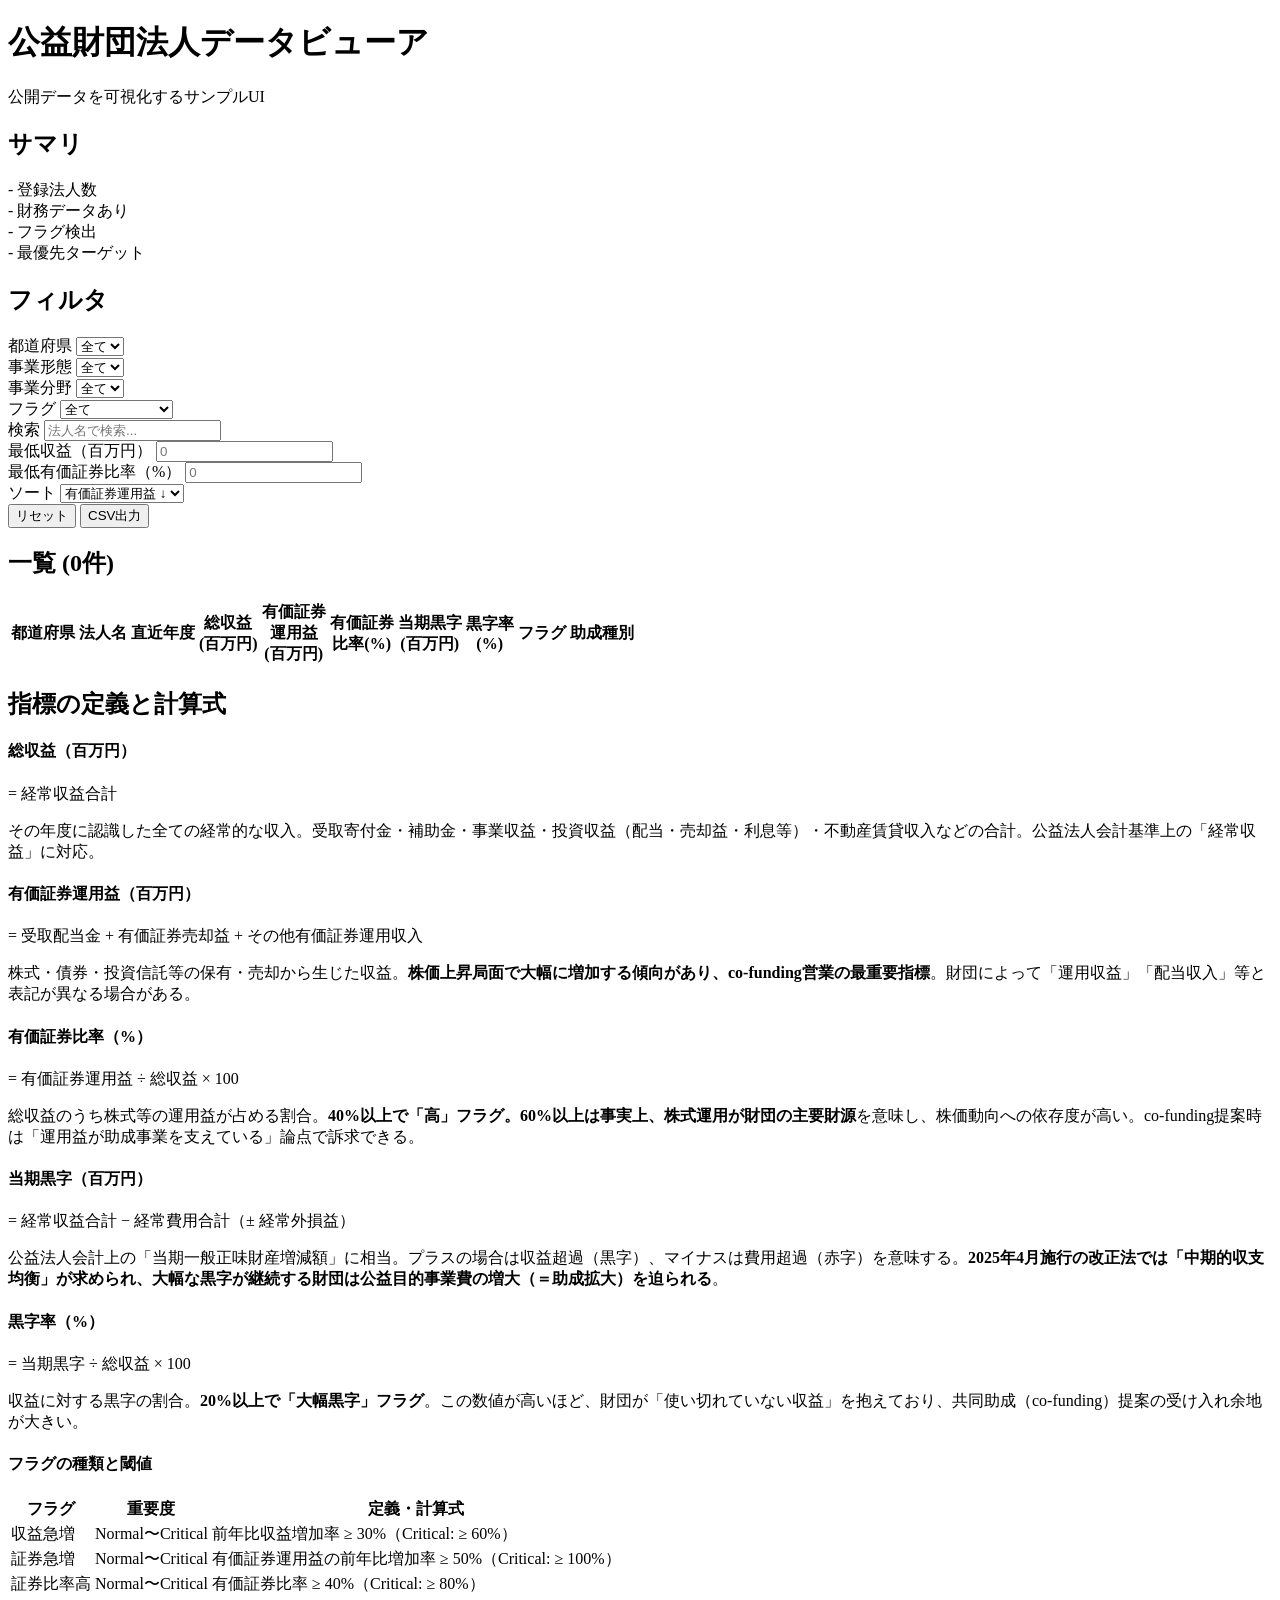
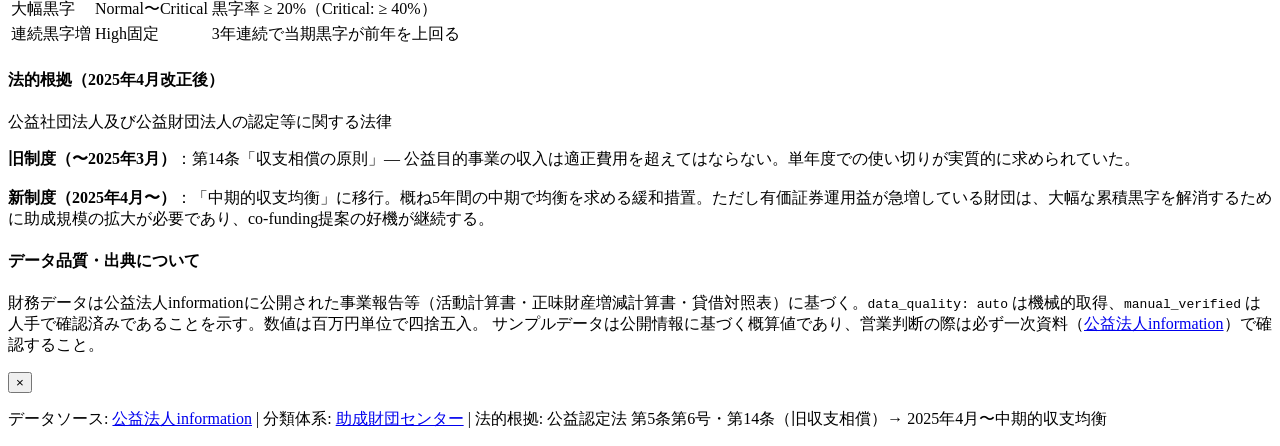
==== index.html @ 624b9bac "Add index.html" ====
<!DOCTYPE html>
<html lang="ja">
<head>
  <meta charset="UTF-8">
  <meta name="viewport" content="width=device-width, initial-scale=1.0">
  <title>公益財団法人データビューア</title>
  <link rel="stylesheet" href="style.css">
</head>
<body>
  <header>
    <h1>公益財団法人データビューア</h1>
    <p class="subtitle">公開データを可視化するサンプルUI</p>
  </header>

  <section id="summary" class="card">
    <h2>サマリ</h2>
    <div class="stats-grid">
      <div class="stat">
        <span class="stat-value" id="stat-total">-</span>
        <span class="stat-label">登録法人数</span>
      </div>
      <div class="stat">
        <span class="stat-value" id="stat-financials">-</span>
        <span class="stat-label">財務データあり</span>
      </div>
      <div class="stat">
        <span class="stat-value" id="stat-flagged">-</span>
        <span class="stat-label">フラグ検出</span>
      </div>
      <div class="stat critical">
        <span class="stat-value" id="stat-critical">-</span>
        <span class="stat-label">最優先ターゲット</span>
      </div>
    </div>
    <p id="generated-at" class="meta"></p>
  </section>

  <section id="filters" class="card">
    <h2>フィルタ</h2>
    <div class="filter-row">
      <div class="filter-group">
        <label for="filter-pref">都道府県</label>
        <select id="filter-pref"><option value="">全て</option></select>
      </div>
      <div class="filter-group">
        <label for="filter-grant-type">事業形態</label>
        <select id="filter-grant-type"><option value="">全て</option></select>
      </div>
      <div class="filter-group">
        <label for="filter-grant-field">事業分野</label>
        <select id="filter-grant-field"><option value="">全て</option></select>
      </div>
      <div class="filter-group">
        <label for="filter-flag">フラグ</label>
        <select id="filter-flag">
          <option value="">全て</option>
          <option value="any">フラグあり</option>
          <option value="critical">Critical のみ</option>
          <option value="high">High 以上</option>
          <option value="rapid_revenue_growth">収益急増</option>
          <option value="rapid_securities_growth">有価証券急増</option>
          <option value="high_securities_ratio">有価証券比率高</option>
          <option value="large_surplus">大幅黒字</option>
          <option value="growing_surplus_trend">連続黒字拡大</option>
        </select>
      </div>
      <div class="filter-group">
        <label for="filter-search">検索</label>
        <input type="text" id="filter-search" placeholder="法人名で検索...">
      </div>
    </div>
    <div class="filter-row">
      <div class="filter-group">
        <label for="filter-min-revenue">最低収益（百万円）</label>
        <input type="number" id="filter-min-revenue" placeholder="0">
      </div>
      <div class="filter-group">
        <label for="filter-min-sec-pct">最低有価証券比率（%）</label>
        <input type="number" id="filter-min-sec-pct" placeholder="0">
      </div>
      <div class="filter-group">
        <label for="sort-by">ソート</label>
        <select id="sort-by">
          <option value="securities_desc">有価証券運用益 ↓</option>
          <option value="revenue_desc">総収益 ↓</option>
          <option value="surplus_desc">黒字率 ↓</option>
          <option value="sec_pct_desc">有価証券比率 ↓</option>
          <option value="flags_desc">フラグ数 ↓</option>
          <option value="name_asc">法人名 ↑</option>
          <option value="pref_asc">都道府県 ↑</option>
        </select>
      </div>
      <button id="btn-reset" class="btn">リセット</button>
      <button id="btn-export-csv" class="btn btn-primary">CSV出力</button>
    </div>
  </section>

  <section id="results" class="card">
    <h2>一覧 (<span id="result-count">0</span>件)</h2>
    <div class="table-wrap">
      <table id="foundation-table">
        <thead>
          <tr>
            <th>都道府県</th>
            <th>法人名</th>
            <th>直近年度</th>
            <th class="num">総収益<br>(百万円)</th>
            <th class="num">有価証券<br>運用益<br>(百万円)</th>
            <th class="num">有価証券<br>比率(%)</th>
            <th class="num">当期黒字<br>(百万円)</th>
            <th class="num">黒字率<br>(%)</th>
            <th>フラグ</th>
            <th>助成種別</th>
          </tr>
        </thead>
        <tbody id="table-body"></tbody>
      </table>
    </div>
  </section>

  <section id="footnotes" class="card">
    <h2>指標の定義と計算式</h2>
    <div class="footnote-grid">

      <div class="footnote-item">
        <h4>総収益（百万円）</h4>
        <p class="formula">= 経常収益合計</p>
        <p class="desc">その年度に認識した全ての経常的な収入。受取寄付金・補助金・事業収益・投資収益（配当・売却益・利息等）・不動産賃貸収入などの合計。公益法人会計基準上の「経常収益」に対応。</p>
      </div>

      <div class="footnote-item">
        <h4>有価証券運用益（百万円）</h4>
        <p class="formula">= 受取配当金 + 有価証券売却益 + その他有価証券運用収入</p>
        <p class="desc">株式・債券・投資信託等の保有・売却から生じた収益。<strong>株価上昇局面で大幅に増加する傾向があり、co-funding営業の最重要指標</strong>。財団によって「運用収益」「配当収入」等と表記が異なる場合がある。</p>
      </div>

      <div class="footnote-item">
        <h4>有価証券比率（%）</h4>
        <p class="formula">= 有価証券運用益 ÷ 総収益 × 100</p>
        <p class="desc">総収益のうち株式等の運用益が占める割合。<strong>40%以上で「高」フラグ。60%以上は事実上、株式運用が財団の主要財源</strong>を意味し、株価動向への依存度が高い。co-funding提案時は「運用益が助成事業を支えている」論点で訴求できる。</p>
      </div>

      <div class="footnote-item">
        <h4>当期黒字（百万円）</h4>
        <p class="formula">= 経常収益合計 − 経常費用合計（± 経常外損益）</p>
        <p class="desc">公益法人会計上の「当期一般正味財産増減額」に相当。プラスの場合は収益超過（黒字）、マイナスは費用超過（赤字）を意味する。<strong>2025年4月施行の改正法では「中期的収支均衡」が求められ、大幅な黒字が継続する財団は公益目的事業費の増大（＝助成拡大）を迫られる</strong>。</p>
      </div>

      <div class="footnote-item">
        <h4>黒字率（%）</h4>
        <p class="formula">= 当期黒字 ÷ 総収益 × 100</p>
        <p class="desc">収益に対する黒字の割合。<strong>20%以上で「大幅黒字」フラグ</strong>。この数値が高いほど、財団が「使い切れていない収益」を抱えており、共同助成（co-funding）提案の受け入れ余地が大きい。</p>
      </div>

      <div class="footnote-item">
        <h4>フラグの種類と閾値</h4>
        <p class="formula"></p>
        <table class="flag-def-table">
          <thead><tr><th>フラグ</th><th>重要度</th><th>定義・計算式</th></tr></thead>
          <tbody>
            <tr><td><span class="flag-badge flag-normal">収益急増</span></td><td>Normal〜Critical</td><td>前年比収益増加率 ≥ 30%（Critical: ≥ 60%）</td></tr>
            <tr><td><span class="flag-badge flag-normal">証券急増</span></td><td>Normal〜Critical</td><td>有価証券運用益の前年比増加率 ≥ 50%（Critical: ≥ 100%）</td></tr>
            <tr><td><span class="flag-badge flag-normal">証券比率高</span></td><td>Normal〜Critical</td><td>有価証券比率 ≥ 40%（Critical: ≥ 80%）</td></tr>
            <tr><td><span class="flag-badge flag-normal">大幅黒字</span></td><td>Normal〜Critical</td><td>黒字率 ≥ 20%（Critical: ≥ 40%）</td></tr>
            <tr><td><span class="flag-badge flag-normal">連続黒字増</span></td><td>High固定</td><td>3年連続で当期黒字が前年を上回る</td></tr>
          </tbody>
        </table>
      </div>

      <div class="footnote-item">
        <h4>法的根拠（2025年4月改正後）</h4>
        <p class="formula">公益社団法人及び公益財団法人の認定等に関する法律</p>
        <p class="desc">
          <strong>旧制度（〜2025年3月）</strong>：第14条「収支相償の原則」— 公益目的事業の収入は適正費用を超えてはならない。単年度での使い切りが実質的に求められていた。<br><br>
          <strong>新制度（2025年4月〜）</strong>：「中期的収支均衡」に移行。概ね5年間の中期で均衡を求める緩和措置。ただし有価証券運用益が急増している財団は、大幅な累積黒字を解消するために助成規模の拡大が必要であり、co-funding提案の好機が継続する。
        </p>
      </div>

      <div class="footnote-item">
        <h4>データ品質・出典について</h4>
        <p class="formula"></p>
        <p class="desc">
          財務データは公益法人informationに公開された事業報告等（活動計算書・正味財産増減計算書・貸借対照表）に基づく。<code>data_quality: auto</code> は機械的取得、<code>manual_verified</code> は人手で確認済みであることを示す。数値は百万円単位で四捨五入。
          サンプルデータは公開情報に基づく概算値であり、営業判断の際は必ず一次資料（<a href="https://www.koeki-info.go.jp/" target="_blank">公益法人information</a>）で確認すること。
        </p>
      </div>

    </div>
  </section>

  <section id="detail-modal" class="modal hidden">
    <div class="modal-content">
      <button class="modal-close" id="modal-close">&times;</button>
      <div id="modal-body"></div>
    </div>
  </section>

  <footer>
    <p>データソース: <a href="https://www.koeki-info.go.jp/" target="_blank">公益法人information</a> |
    分類体系: <a href="https://www.jfc.or.jp/" target="_blank">助成財団センター</a> |
    法的根拠: 公益認定法 第5条第6号・第14条（旧収支相償）→ 2025年4月〜中期的収支均衡</p>
  </footer>

  <script src="app.js?v=20260329005418"></script>
</body>
</html>
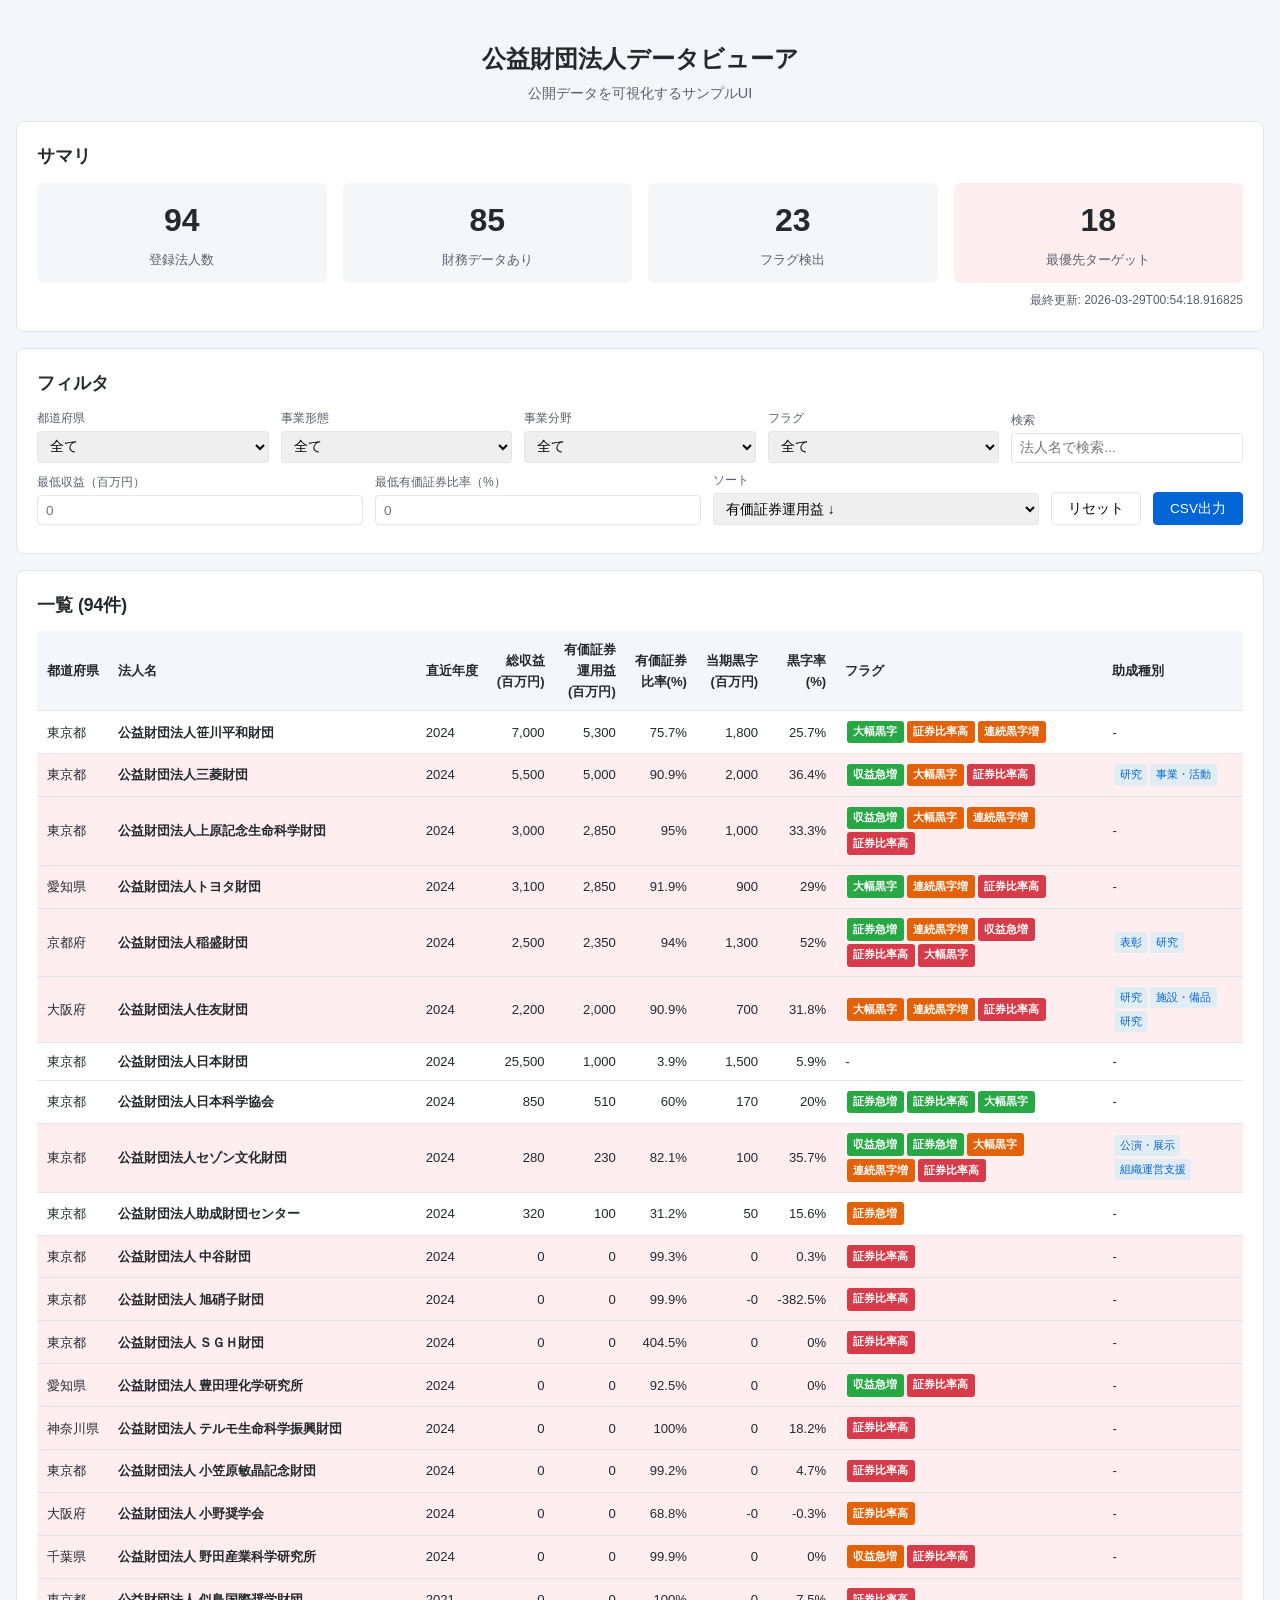
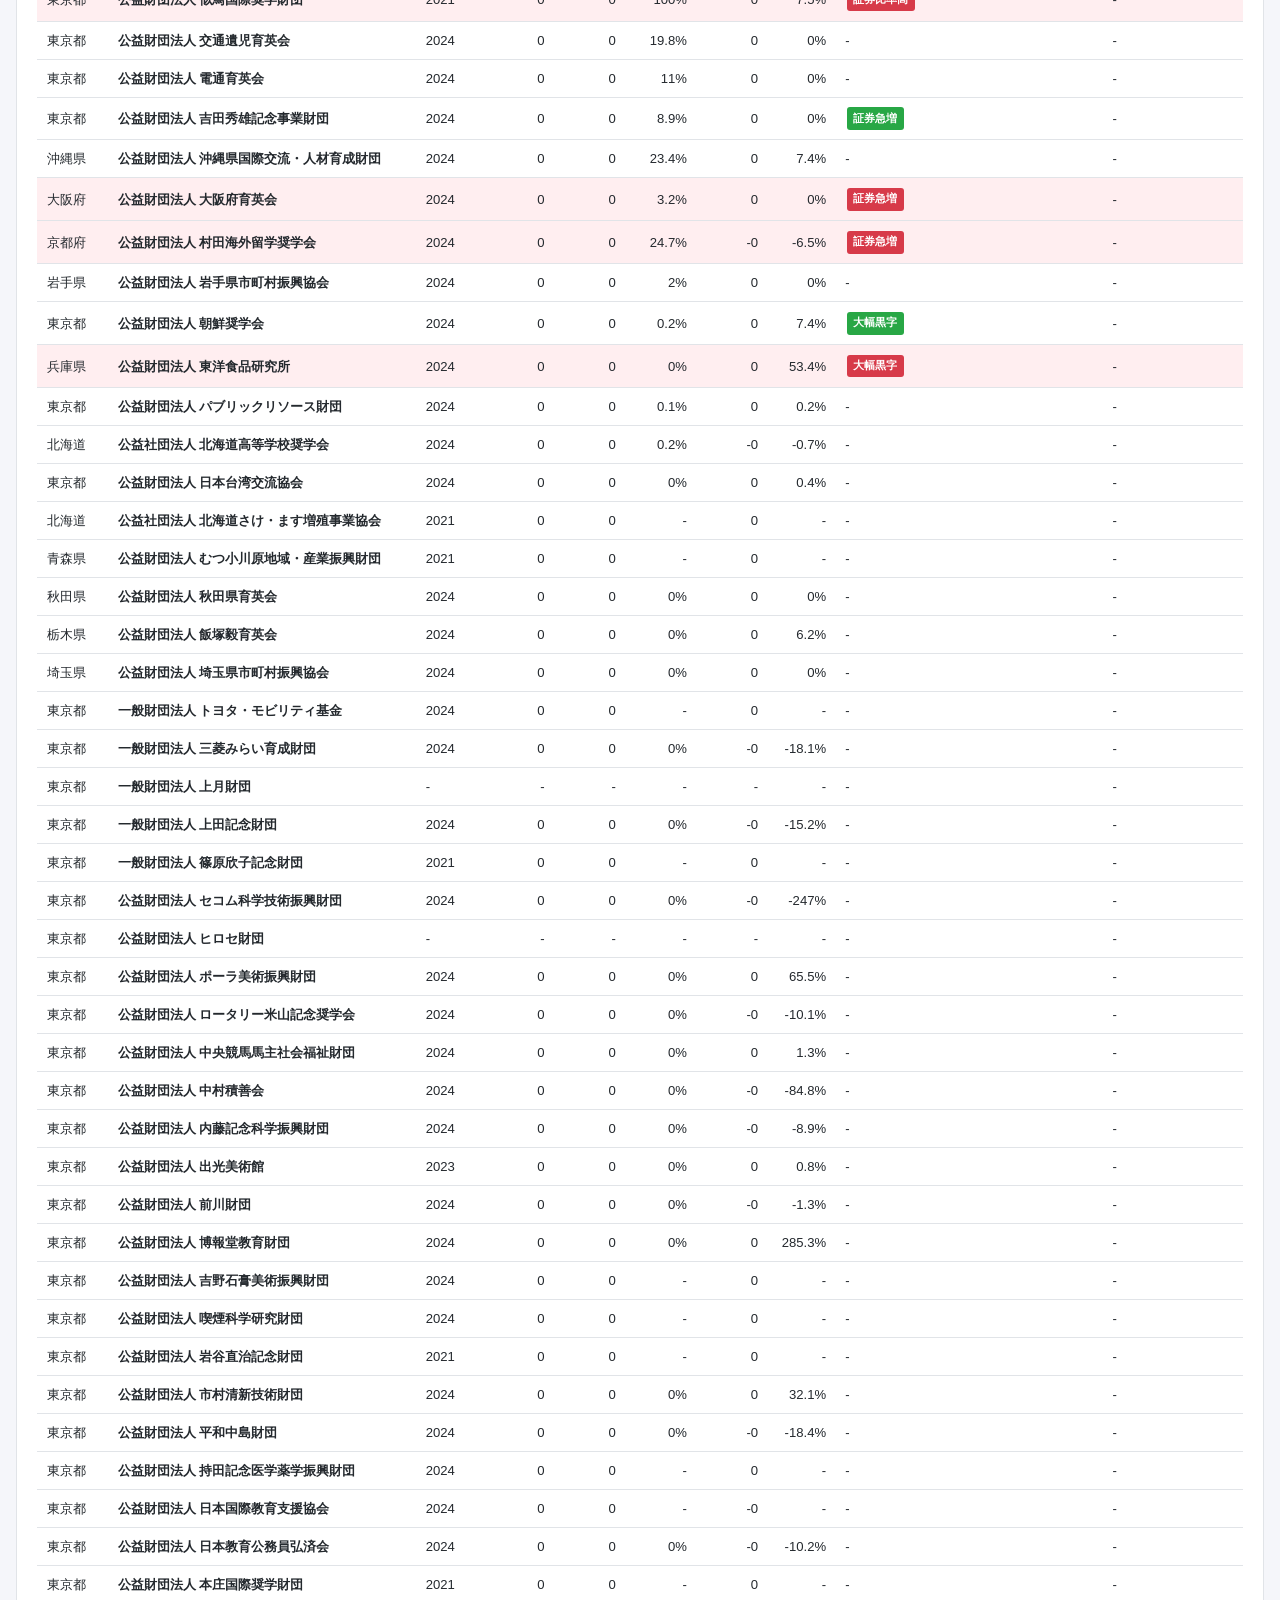
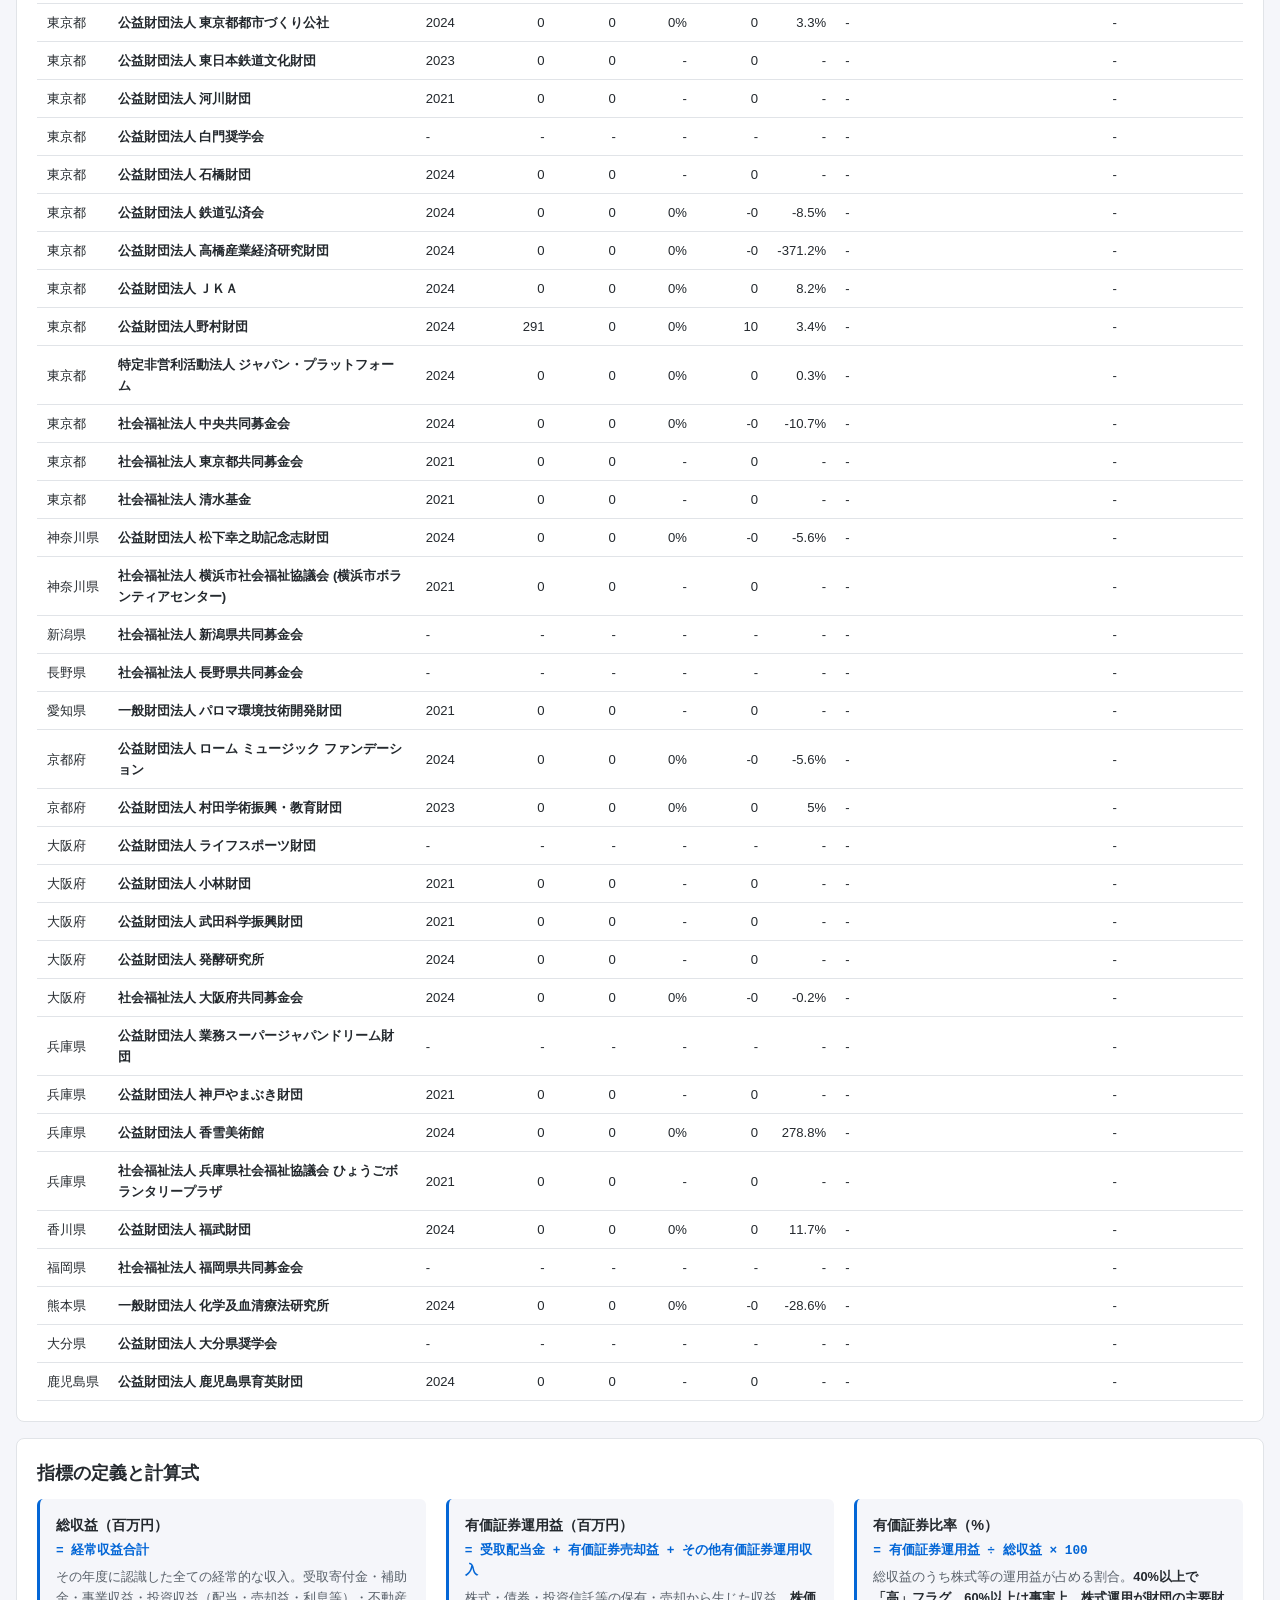
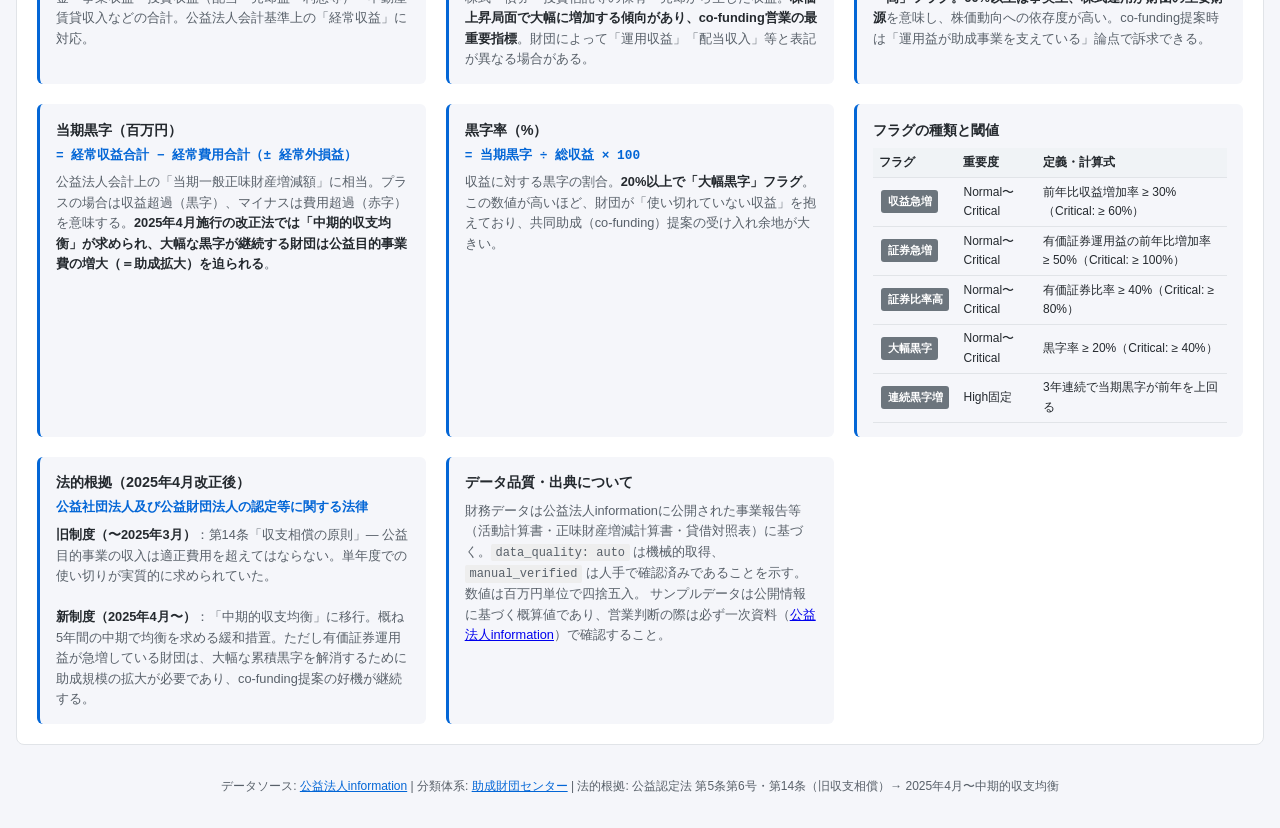
==== commit 971b029d: "Add noindex meta tags" ====
--- a/index.html
+++ b/index.html
@@ -3,6 +3,8 @@
 <head>
   <meta charset="UTF-8">
   <meta name="viewport" content="width=device-width, initial-scale=1.0">
+  <meta name="robots" content="noindex, nofollow, noarchive, nosnippet, noimageindex">
+  <meta name="googlebot" content="noindex, nofollow, noarchive, nosnippet, noimageindex">
   <title>公益財団法人データビューア</title>
   <link rel="stylesheet" href="style.css">
 </head>
--- a/style.css
+++ b/style.css
@@ -0,0 +1,252 @@
+/* 公益財団法人 Co-Funding ターゲットDB */
+
+:root {
+  --bg: #f5f6fa;
+  --card: #fff;
+  --border: #e1e4e8;
+  --text: #24292e;
+  --text-secondary: #586069;
+  --primary: #0366d6;
+  --primary-dark: #0250a3;
+  --danger: #d73a49;
+  --warning: #e36209;
+  --success: #28a745;
+  --critical-bg: #ffeef0;
+  --high-bg: #fff8e1;
+  --normal-bg: #e8f5e9;
+}
+
+* { box-sizing: border-box; margin: 0; padding: 0; }
+
+body {
+  font-family: -apple-system, BlinkMacSystemFont, "Segoe UI", "Noto Sans JP", sans-serif;
+  background: var(--bg);
+  color: var(--text);
+  line-height: 1.6;
+  padding: 1rem;
+  max-width: 1400px;
+  margin: 0 auto;
+}
+
+header {
+  text-align: center;
+  padding: 1.5rem 0 1rem;
+}
+header h1 { font-size: 1.5rem; font-weight: 700; }
+.subtitle { color: var(--text-secondary); font-size: 0.9rem; margin-top: 0.25rem; }
+
+.card {
+  background: var(--card);
+  border: 1px solid var(--border);
+  border-radius: 8px;
+  padding: 1.25rem;
+  margin-bottom: 1rem;
+}
+.card h2 { font-size: 1.1rem; margin-bottom: 0.75rem; }
+
+/* Stats grid */
+.stats-grid {
+  display: grid;
+  grid-template-columns: repeat(auto-fit, minmax(140px, 1fr));
+  gap: 1rem;
+}
+.stat {
+  text-align: center;
+  padding: 0.75rem;
+  background: var(--bg);
+  border-radius: 6px;
+}
+.stat.critical { background: var(--critical-bg); }
+.stat-value { display: block; font-size: 2rem; font-weight: 700; }
+.stat-label { font-size: 0.8rem; color: var(--text-secondary); }
+.meta { font-size: 0.75rem; color: var(--text-secondary); margin-top: 0.5rem; text-align: right; }
+
+/* Filters */
+.filter-row {
+  display: flex;
+  flex-wrap: wrap;
+  gap: 0.75rem;
+  align-items: flex-end;
+  margin-bottom: 0.5rem;
+}
+.filter-group { display: flex; flex-direction: column; min-width: 140px; flex: 1; }
+.filter-group label { font-size: 0.75rem; color: var(--text-secondary); margin-bottom: 0.2rem; }
+.filter-group select, .filter-group input {
+  padding: 0.4rem 0.5rem;
+  border: 1px solid var(--border);
+  border-radius: 4px;
+  font-size: 0.85rem;
+}
+.btn {
+  padding: 0.4rem 1rem;
+  border: 1px solid var(--border);
+  border-radius: 4px;
+  background: var(--card);
+  cursor: pointer;
+  font-size: 0.85rem;
+  white-space: nowrap;
+  align-self: flex-end;
+}
+.btn:hover { background: var(--bg); }
+.btn-primary { background: var(--primary); color: #fff; border-color: var(--primary); }
+.btn-primary:hover { background: var(--primary-dark); }
+
+/* Table */
+.table-wrap { overflow-x: auto; }
+table { width: 100%; border-collapse: collapse; font-size: 0.82rem; }
+th, td { padding: 0.5rem 0.6rem; border-bottom: 1px solid var(--border); text-align: left; }
+th { background: var(--bg); font-weight: 600; position: sticky; top: 0; white-space: nowrap; }
+th.num, td.num { text-align: right; }
+tr:hover { background: #f1f8ff; }
+tr.critical-row { background: var(--critical-bg); }
+tr.critical-row:hover { background: #fdd; }
+
+/* Flags */
+.flag-badge {
+  display: inline-block;
+  padding: 0.15rem 0.4rem;
+  border-radius: 3px;
+  font-size: 0.7rem;
+  font-weight: 600;
+  margin: 0.1rem;
+  white-space: nowrap;
+}
+.flag-critical { background: var(--danger); color: #fff; }
+.flag-high { background: var(--warning); color: #fff; }
+.flag-normal { background: var(--success); color: #fff; }
+
+/* Grant type badges */
+.grant-badge {
+  display: inline-block;
+  padding: 0.1rem 0.35rem;
+  border-radius: 3px;
+  font-size: 0.7rem;
+  background: #e1ecf4;
+  color: #0366d6;
+  margin: 0.1rem;
+}
+
+/* Clickable rows */
+tbody tr { cursor: pointer; }
+
+/* Modal */
+.modal {
+  position: fixed;
+  inset: 0;
+  background: rgba(0,0,0,0.5);
+  display: flex;
+  align-items: center;
+  justify-content: center;
+  z-index: 1000;
+}
+.modal.hidden { display: none; }
+.modal-content {
+  background: var(--card);
+  border-radius: 8px;
+  padding: 2rem;
+  max-width: 900px;
+  width: 95%;
+  max-height: 85vh;
+  overflow-y: auto;
+  position: relative;
+}
+.modal-close {
+  position: absolute;
+  top: 0.75rem;
+  right: 1rem;
+  font-size: 1.5rem;
+  background: none;
+  border: none;
+  cursor: pointer;
+  color: var(--text-secondary);
+}
+
+/* Modal detail sections */
+.detail-section { margin-bottom: 1.5rem; }
+.detail-section h3 { font-size: 1rem; border-bottom: 2px solid var(--primary); padding-bottom: 0.3rem; margin-bottom: 0.75rem; }
+.detail-grid { display: grid; grid-template-columns: 1fr 1fr; gap: 0.5rem; }
+.detail-item { font-size: 0.85rem; }
+.detail-item .label { color: var(--text-secondary); font-size: 0.75rem; }
+.detail-item .value { font-weight: 600; }
+
+.fin-table { width: 100%; font-size: 0.8rem; }
+.fin-table th { font-size: 0.75rem; }
+.fin-table td.positive { color: var(--success); }
+.fin-table td.negative { color: var(--danger); }
+
+footer {
+  text-align: center;
+  padding: 1rem 0;
+  font-size: 0.75rem;
+  color: var(--text-secondary);
+}
+footer a { color: var(--primary); }
+
+/* Footnotes */
+.footnote-grid {
+  display: grid;
+  grid-template-columns: repeat(auto-fit, minmax(340px, 1fr));
+  gap: 1.25rem;
+}
+.footnote-item {
+  background: var(--bg);
+  border-radius: 6px;
+  padding: 0.9rem 1rem;
+  border-left: 3px solid var(--primary);
+}
+.footnote-item h4 {
+  font-size: 0.9rem;
+  font-weight: 700;
+  margin-bottom: 0.25rem;
+  color: var(--text);
+}
+.footnote-item .formula {
+  font-family: "SFMono-Regular", Consolas, monospace;
+  font-size: 0.8rem;
+  color: var(--primary);
+  margin-bottom: 0.4rem;
+  font-weight: 600;
+}
+.footnote-item .desc {
+  font-size: 0.8rem;
+  color: var(--text-secondary);
+  line-height: 1.6;
+}
+.footnote-item .desc strong {
+  color: var(--text);
+}
+.footnote-item .desc code {
+  background: #eee;
+  padding: 0.1rem 0.3rem;
+  border-radius: 2px;
+  font-size: 0.75rem;
+}
+
+.flag-def-table {
+  width: 100%;
+  font-size: 0.75rem;
+  border-collapse: collapse;
+  margin-top: 0.3rem;
+}
+.flag-def-table th {
+  background: #f0f3f6;
+  padding: 0.3rem 0.4rem;
+  text-align: left;
+  font-weight: 600;
+}
+.flag-def-table td {
+  padding: 0.3rem 0.4rem;
+  border-bottom: 1px solid var(--border);
+  vertical-align: middle;
+}
+/* 脚注内フラグバッジはグレー表示 */
+.footnote-item .flag-badge {
+  background: #6c757d;
+  color: #fff;
+}
+
+@media (max-width: 768px) {
+  .filter-row { flex-direction: column; }
+  .filter-group { min-width: 100%; }
+  .detail-grid { grid-template-columns: 1fr; }
+}
